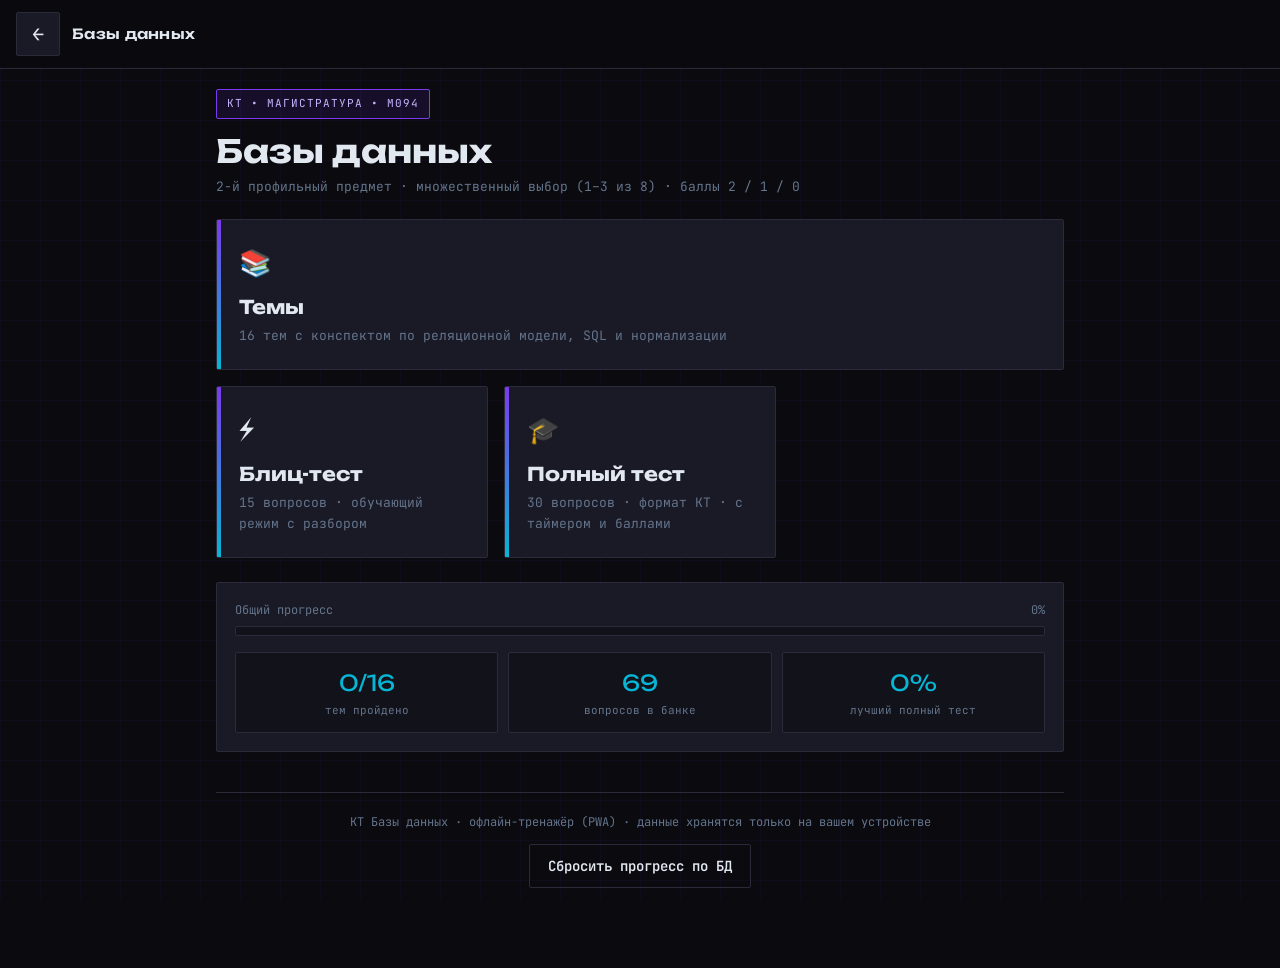
==== databases.html @ 94819cef "Добавлен раздел «Базы данных» (16 тем, блиц и полный тест) Новый предмет db с той же архитектурой, ч" ====
<!DOCTYPE html>
<html lang="ru">
<head>
  <meta charset="UTF-8" />
  <meta name="viewport" content="width=device-width, initial-scale=1, viewport-fit=cover" />
  <title>КТ • Базы данных</title>
  <meta name="description" content="Подготовка к КТ в магистратуру РК, М094 — Базы данных." />

  <link rel="manifest" href="manifest.json" />
  <meta name="theme-color" content="#7c3aed" />
  <link rel="apple-touch-icon" href="icons/apple-touch-icon.png" />
  <meta name="apple-mobile-web-app-capable" content="yes" />
  <meta name="apple-mobile-web-app-status-bar-style" content="black-translucent" />

  <link rel="preconnect" href="https://fonts.googleapis.com" />
  <link rel="preconnect" href="https://fonts.gstatic.com" crossorigin />
  <link href="https://fonts.googleapis.com/css2?family=JetBrains+Mono:wght@400;600;700&family=Unbounded:wght@600;700&display=swap" rel="stylesheet" />
  <link rel="stylesheet" href="css/styles.css" />
</head>
<body>
  <div class="topbar">
    <a class="back" href="index.html" aria-label="На главную">←</a>
    <div class="title">Базы данных</div>
  </div>

  <main class="container">
    <header>
      <span class="badge">КТ • Магистратура • М094</span>
      <h1 style="margin-top:12px">Базы данных</h1>
      <p class="subtitle">2-й профильный предмет · множественный выбор (1–3 из 8) · баллы 2 / 1 / 0</p>
    </header>

    <nav class="menu-grid">
      <a class="menu-card full" href="topics.html?subject=db">
        <span class="mc-icon">📚</span>
        <div class="mc-title">Темы</div>
        <div class="mc-desc">16 тем с конспектом по реляционной модели, SQL и нормализации</div>
      </a>
      <a class="menu-card" href="quiz.html?mode=blitz&count=15&subject=db">
        <span class="mc-icon">⚡</span>
        <div class="mc-title">Блиц-тест</div>
        <div class="mc-desc">15 вопросов · обучающий режим с разбором</div>
      </a>
      <a class="menu-card" href="quiz.html?mode=full&count=30&subject=db">
        <span class="mc-icon">🎓</span>
        <div class="mc-title">Полный тест</div>
        <div class="mc-desc">30 вопросов · формат КТ · с таймером и баллами</div>
      </a>
    </nav>

    <section class="card" style="margin-top:24px">
      <div class="progress-label"><span>Общий прогресс</span><span id="overall-pct">—</span></div>
      <div class="progress"><span id="overall-bar" style="width:0%"></span></div>
      <div class="stats">
        <div class="stat"><div class="num" id="stat-topics">—</div><div class="lbl">тем пройдено</div></div>
        <div class="stat"><div class="num" id="stat-questions">—</div><div class="lbl">вопросов в банке</div></div>
        <div class="stat"><div class="num" id="stat-best">—</div><div class="lbl">лучший полный тест</div></div>
      </div>
    </section>

    <footer class="footer">
      <div>КТ Базы данных · офлайн-тренажёр (PWA) · данные хранятся только на вашем устройстве</div>
      <button class="btn btn-ghost" type="button" id="reset-btn">Сбросить прогресс по БД</button>
    </footer>
  </main>

  <script type="module">
    import { loadTopicsWithCounts, loadQuestions } from './js/data-loader.js';
    import { computeOverallPercent, countCompletedTopics, getFullTestBest, resetAllProgress } from './js/progress.js';
    import './js/app.js'; // регистрирует service worker

    const SUBJECT = 'db';

    async function render() {
      try {
        const [topics, questions] = await Promise.all([loadTopicsWithCounts(SUBJECT), loadQuestions(SUBJECT)]);
        const overall = computeOverallPercent(topics, SUBJECT);
        document.getElementById('overall-pct').textContent = overall + '%';
        document.getElementById('overall-bar').style.width = overall + '%';
        document.getElementById('stat-topics').textContent = countCompletedTopics(topics, SUBJECT) + '/' + topics.length;
        document.getElementById('stat-questions').textContent = questions.filter(q => (q.correct_answers || []).length).length;
        document.getElementById('stat-best').textContent = Math.round(getFullTestBest(SUBJECT) * 100) + '%';
      } catch (e) {
        document.getElementById('overall-pct').textContent = 'ошибка';
        console.error(e);
      }
    }

    document.getElementById('reset-btn').addEventListener('click', () => {
      if (confirm('Сбросить прогресс по разделу «Базы данных»?')) {
        resetAllProgress(SUBJECT);
        render();
      }
    });

    render();
  </script>
</body>
</html>
---- css/styles.css ----
/* ============================================================
   КТ • Алгоритмы и структуры данных — дизайн-система
   Тёмная «техно»-тема. Только статика, без зависимостей.
   ============================================================ */

:root {
  --bg: #0a0a0f;
  --surface: #12121a;
  --card: #1a1a26;
  --border: #2a2a3a;
  --accent: #7c3aed;
  --accent2: #06b6d4;
  --green: #10b981;
  --red: #ef4444;
  --yellow: #f59e0b;
  --text: #e2e8f0;
  --muted: #64748b;

  --radius: 2px;
  --gap: 16px;
  --maxw: 880px;
  --tap: 44px; /* минимальный тач-таргет */

  --font-body: 'JetBrains Mono', ui-monospace, 'Cascadia Code', Consolas, monospace;
  --font-head: 'Unbounded', var(--font-body);
}

* { box-sizing: border-box; }

html { -webkit-text-size-adjust: 100%; }

body {
  margin: 0;
  background: var(--bg);
  color: var(--text);
  font-family: var(--font-body);
  font-size: 15px;
  line-height: 1.6;
  min-height: 100vh;
  -webkit-font-smoothing: antialiased;
  overflow-x: hidden;
}

/* Анимированная сетка на фоне */
body::before {
  content: "";
  position: fixed;
  inset: 0;
  z-index: -1;
  background-image:
    linear-gradient(rgba(124, 58, 237, 0.06) 1px, transparent 1px),
    linear-gradient(90deg, rgba(124, 58, 237, 0.06) 1px, transparent 1px);
  background-size: 40px 40px;
  animation: gridmove 24s linear infinite;
  pointer-events: none;
}
@keyframes gridmove {
  from { background-position: 0 0, 0 0; }
  to   { background-position: 40px 40px, 40px 40px; }
}
@media (prefers-reduced-motion: reduce) {
  body::before { animation: none; }
}

/* ---------- Layout ---------- */
.container {
  max-width: var(--maxw);
  margin: 0 auto;
  padding: 20px 16px 80px;
}

.topbar {
  position: sticky;
  top: 0;
  z-index: 30;
  display: flex;
  align-items: center;
  gap: 12px;
  padding: 12px 16px;
  background: rgba(10, 10, 15, 0.82);
  backdrop-filter: blur(10px);
  -webkit-backdrop-filter: blur(10px);
  border-bottom: 1px solid var(--border);
}
.topbar .back {
  display: inline-flex;
  align-items: center;
  justify-content: center;
  min-width: var(--tap);
  min-height: var(--tap);
  color: var(--text);
  text-decoration: none;
  font-size: 20px;
  border: 1px solid var(--border);
  border-radius: var(--radius);
  background: var(--card);
}
.topbar .title {
  font-family: var(--font-head);
  font-size: 14px;
  font-weight: 600;
  letter-spacing: 0.3px;
  overflow: hidden;
  text-overflow: ellipsis;
  white-space: nowrap;
}

/* ---------- Typography ---------- */
h1, h2, h3 { font-family: var(--font-head); line-height: 1.25; font-weight: 700; }
h1 { font-size: clamp(22px, 5vw, 32px); margin: 0 0 6px; }
h2 { font-size: clamp(18px, 4vw, 22px); margin: 22px 0 10px; }
h3 { font-size: 16px; margin: 16px 0 8px; color: var(--accent2); }
a { color: var(--accent2); }
.muted { color: var(--muted); }
.center { text-align: center; }

.badge {
  display: inline-block;
  font-size: 11px;
  letter-spacing: 1px;
  text-transform: uppercase;
  padding: 5px 10px;
  border: 1px solid var(--accent);
  border-radius: var(--radius);
  color: #c4b5fd;
  background: rgba(124, 58, 237, 0.12);
}

.subtitle { color: var(--muted); margin: 4px 0 0; font-size: 13px; }

/* ---------- Cards ---------- */
.card {
  background: var(--card);
  border: 1px solid var(--border);
  border-radius: var(--radius);
  padding: 18px;
  margin-bottom: var(--gap);
  transition: border-color .2s ease, transform .2s ease, box-shadow .2s ease;
}
.card:hover { border-color: var(--accent); }

/* Большие кнопки-карточки главного меню */
/* ---------- Переключатель языка теста ---------- */
.lang-switch {
  display: flex;
  align-items: center;
  justify-content: space-between;
  gap: 12px;
  flex-wrap: wrap;
  margin-top: 22px;
  padding: 12px 16px;
  background: var(--card);
  border: 1px solid var(--border);
  border-radius: var(--radius);
}
.lang-switch-label { color: var(--muted); font-size: 13px; }
.seg { display: inline-flex; border: 1px solid var(--border); border-radius: var(--radius); overflow: hidden; }
.seg-btn {
  min-height: var(--tap);
  padding: 8px 18px;
  font-family: var(--font-body);
  font-size: 14px;
  font-weight: 600;
  color: var(--muted);
  background: transparent;
  border: none;
  cursor: pointer;
  transition: background .15s, color .15s;
}
.seg-btn + .seg-btn { border-left: 1px solid var(--border); }
.seg-btn.active {
  color: #fff;
  background: linear-gradient(135deg, var(--accent), var(--accent2));
}

.menu-grid { display: grid; gap: var(--gap); margin-top: 22px; }
.menu-card {
  display: block;
  text-decoration: none;
  color: var(--text);
  background: var(--card);
  border: 1px solid var(--border);
  border-radius: var(--radius);
  padding: 22px;
  min-height: var(--tap);
  position: relative;
  overflow: hidden;
  transition: border-color .2s, transform .15s, box-shadow .2s;
}
.menu-card::after {
  content: "";
  position: absolute;
  left: 0; top: 0; bottom: 0;
  width: 4px;
  background: linear-gradient(180deg, var(--accent), var(--accent2));
}
.menu-card:hover { border-color: var(--accent); transform: translateY(-2px); box-shadow: 0 8px 30px rgba(124,58,237,.18); }
.menu-card:active { transform: translateY(0); }
.menu-card .mc-title { font-family: var(--font-head); font-size: 19px; font-weight: 700; margin-bottom: 4px; }
.menu-card .mc-desc { color: var(--muted); font-size: 13px; }
.menu-card .mc-icon { font-size: 26px; margin-bottom: 8px; display: block; }

/* ---------- Buttons ---------- */
.btn {
  display: inline-flex;
  align-items: center;
  justify-content: center;
  gap: 8px;
  min-height: var(--tap);
  padding: 12px 18px;
  font-family: var(--font-body);
  font-size: 14px;
  font-weight: 600;
  color: var(--text);
  background: var(--surface);
  border: 1px solid var(--border);
  border-radius: var(--radius);
  cursor: pointer;
  text-decoration: none;
  transition: border-color .2s, background .2s, transform .1s;
  -webkit-tap-highlight-color: transparent;
}
.btn:hover { border-color: var(--accent); }
.btn:active { transform: scale(.98); }
.btn:disabled { opacity: .4; cursor: not-allowed; }
.btn-primary {
  background: linear-gradient(135deg, var(--accent), var(--accent2));
  border: none;
  color: #fff;
}
.btn-primary:hover { filter: brightness(1.08); }
.btn-ghost { background: transparent; }
.btn-block { width: 100%; }
.btn-row { display: flex; gap: 12px; flex-wrap: wrap; }

/* ---------- Progress bar ---------- */
.progress {
  height: 10px;
  background: var(--surface);
  border: 1px solid var(--border);
  border-radius: var(--radius);
  overflow: hidden;
}
.progress > span {
  display: block;
  height: 100%;
  width: 0;
  background: linear-gradient(90deg, var(--accent), var(--accent2));
  transition: width .4s ease;
}
.progress-label {
  display: flex;
  justify-content: space-between;
  font-size: 12px;
  color: var(--muted);
  margin-bottom: 6px;
}

/* ---------- Stats grid ---------- */
.stats { display: grid; grid-template-columns: repeat(3, 1fr); gap: 10px; margin-top: 16px; }
.stat {
  background: var(--surface);
  border: 1px solid var(--border);
  border-radius: var(--radius);
  padding: 12px;
  text-align: center;
}
.stat .num { font-family: var(--font-head); font-size: 22px; color: var(--accent2); }
.stat .lbl { font-size: 11px; color: var(--muted); margin-top: 2px; }

/* ---------- Topic list ---------- */
.topic-card { display: block; text-decoration: none; color: var(--text); }
.topic-card .row { display: flex; align-items: baseline; gap: 10px; }
.topic-card .tnum {
  font-family: var(--font-head);
  font-size: 13px;
  color: var(--accent);
  border: 1px solid var(--border);
  border-radius: var(--radius);
  padding: 2px 8px;
  flex: 0 0 auto;
}
.topic-card .ttitle { font-weight: 600; font-size: 15px; }
.topic-card .meta { font-size: 12px; color: var(--muted); margin-top: 8px; display: flex; gap: 14px; flex-wrap: wrap; }

/* ---------- Markdown content ---------- */
.md { font-size: 14.5px; }
.md p { margin: 10px 0; }
.md ul, .md ol { padding-left: 22px; margin: 10px 0; }
.md li { margin: 4px 0; }
.md strong { color: #fff; }
.md code {
  font-family: var(--font-body);
  background: var(--bg);
  border: 1px solid var(--border);
  border-radius: var(--radius);
  padding: 1px 5px;
  font-size: 13px;
  color: var(--accent2);
}
.md pre {
  background: var(--bg);
  border: 1px solid var(--border);
  border-left: 3px solid var(--accent);
  border-radius: var(--radius);
  padding: 12px 14px;
  overflow-x: auto;
  margin: 12px 0;
  -webkit-overflow-scrolling: touch;
}
.md pre code { background: none; border: none; padding: 0; color: var(--text); white-space: pre; }
.md table { border-collapse: collapse; width: 100%; margin: 12px 0; font-size: 13px; display: block; overflow-x: auto; }
.md th, .md td { border: 1px solid var(--border); padding: 6px 10px; text-align: left; }
.md th { background: var(--surface); color: var(--accent2); }
.md h3 { color: var(--accent2); }

/* ---------- Block (topic page) ---------- */
.block {
  background: var(--card);
  border: 1px solid var(--border);
  border-radius: var(--radius);
  padding: 18px;
  margin-bottom: var(--gap);
}
.block-head { display: flex; align-items: center; gap: 10px; justify-content: space-between; }
.block-head h2 { margin: 0; font-size: 17px; }
.read-flag {
  font-size: 11px;
  color: var(--green);
  border: 1px solid var(--green);
  border-radius: var(--radius);
  padding: 2px 8px;
  white-space: nowrap;
  opacity: 0;
  transition: opacity .3s;
}
.block.read .read-flag { opacity: 1; }
.block-actions { display: flex; gap: 10px; flex-wrap: wrap; margin-top: 14px; }

.notice {
  background: rgba(245, 158, 11, 0.1);
  border: 1px solid var(--yellow);
  border-radius: var(--radius);
  padding: 12px 14px;
  font-size: 13px;
  color: #fcd34d;
  margin-bottom: var(--gap);
}

.sticky-cta {
  position: sticky;
  top: 64px;
  z-index: 20;
  background: rgba(10, 10, 15, 0.9);
  backdrop-filter: blur(8px);
  -webkit-backdrop-filter: blur(8px);
  padding: 12px 0;
  margin-bottom: 8px;
}

/* ---------- Quiz ---------- */
.quiz-head {
  display: flex;
  align-items: center;
  justify-content: space-between;
  gap: 12px;
  margin-bottom: 12px;
}
.timer { font-family: var(--font-head); font-size: 16px; color: var(--accent2); }
.timer.warn { color: var(--yellow); }
.timer.danger { color: var(--red); animation: pulse 1s infinite; }
@keyframes pulse { 50% { opacity: .5; } }

.q-text { font-size: 16px; line-height: 1.5; margin: 12px 0 16px; }
.q-fig-note {
  font-size: 12px;
  color: var(--yellow);
  border: 1px dashed var(--yellow);
  border-radius: var(--radius);
  padding: 6px 10px;
  margin-bottom: 12px;
}

.options { display: grid; gap: 10px; }
.option {
  display: flex;
  align-items: center;
  gap: 12px;
  width: 100%;
  text-align: left;
  min-height: var(--tap);
  padding: 12px 14px;
  background: var(--surface);
  border: 1px solid var(--border);
  border-radius: var(--radius);
  color: var(--text);
  font-family: var(--font-body);
  font-size: 14px;
  cursor: pointer;
  transition: border-color .15s, background .15s;
  -webkit-tap-highlight-color: transparent;
}
.option:hover { border-color: var(--accent); }
.option .letter {
  flex: 0 0 auto;
  width: 28px; height: 28px;
  display: inline-flex; align-items: center; justify-content: center;
  border: 1px solid var(--border);
  border-radius: var(--radius);
  font-weight: 700;
  color: var(--accent);
}
.option .otext { flex: 1; }
.option.selected { border-color: var(--accent); background: rgba(124, 58, 237, 0.14); }
.option.selected .letter { background: var(--accent); color: #fff; border-color: var(--accent); }
.option.correct { border-color: var(--green); background: rgba(16, 185, 129, 0.14); }
.option.correct .letter { background: var(--green); color: #04231a; border-color: var(--green); }
.option.wrong { border-color: var(--red); background: rgba(239, 68, 68, 0.14); }
.option.wrong .letter { background: var(--red); color: #2a0606; border-color: var(--red); }
.option:disabled { cursor: default; }

.explain {
  margin-top: 14px;
  padding: 14px;
  background: var(--surface);
  border: 1px solid var(--border);
  border-left: 3px solid var(--accent2);
  border-radius: var(--radius);
  font-size: 13.5px;
}
.explain .lbl { color: var(--accent2); font-weight: 700; display: block; margin-bottom: 6px; font-size: 12px; text-transform: uppercase; letter-spacing: 1px; }
.code-block {
  font-family: var(--font-body);
  background: var(--bg);
  border: 1px solid var(--border);
  border-left: 3px solid var(--accent);
  border-radius: var(--radius);
  padding: 12px 14px;
  overflow-x: auto;
  white-space: pre;
  font-size: 13px;
  margin: 10px 0;
  -webkit-overflow-scrolling: touch;
}

.quiz-nav { display: flex; justify-content: space-between; gap: 12px; margin-top: 20px; }

/* ---------- Result screen ---------- */
.result-score {
  font-family: var(--font-head);
  font-size: 52px;
  text-align: center;
  background: linear-gradient(135deg, var(--accent), var(--accent2));
  -webkit-background-clip: text;
  background-clip: text;
  -webkit-text-fill-color: transparent;
  margin: 8px 0;
}
.result-sub { text-align: center; color: var(--muted); margin-bottom: 18px; }
.review-item {
  border: 1px solid var(--border);
  border-radius: var(--radius);
  padding: 14px;
  margin-bottom: 12px;
  background: var(--card);
}
.review-item.ok { border-left: 3px solid var(--green); }
.review-item.no { border-left: 3px solid var(--red); }
.review-item.partial { border-left: 3px solid var(--yellow); }
.review-item .ri-q { font-weight: 600; margin-bottom: 8px; }
.review-item .ri-tag { font-size: 11px; padding: 2px 7px; border-radius: var(--radius); margin-left: 6px; white-space: nowrap; }
.ri-tag.ok { color: var(--green); border: 1px solid var(--green); }
.ri-tag.no { color: var(--red); border: 1px solid var(--red); }
.ri-tag.partial { color: var(--yellow); border: 1px solid var(--yellow); }
.ri-ans { font-size: 13px; margin: 3px 0; }

/* подсказка для вопросов с множественным выбором (БД) */
.q-multi-hint {
  font-size: 12px;
  color: var(--accent2);
  border: 1px dashed var(--accent2);
  border-radius: var(--radius);
  padding: 6px 10px;
  margin-bottom: 12px;
}

/* карточка перехода в другой раздел (предмет) */
.subject-link { margin-top: 18px; }
.subject-link .mc-title { color: #c4b5fd; }

/* ---------- Footer / settings ---------- */
.footer { margin-top: 40px; padding-top: 20px; border-top: 1px solid var(--border); text-align: center; font-size: 12px; color: var(--muted); }
.footer .btn { margin-top: 12px; }

.loading, .error-box { text-align: center; padding: 40px 16px; color: var(--muted); }
.error-box { color: var(--red); }
.spinner {
  width: 34px; height: 34px; margin: 0 auto 14px;
  border: 3px solid var(--border);
  border-top-color: var(--accent);
  border-radius: 50%;
  animation: spin .8s linear infinite;
}
@keyframes spin { to { transform: rotate(360deg); } }

/* iOS standalone safe areas */
@supports (padding: max(0px)) {
  .topbar { padding-top: max(12px, env(safe-area-inset-top)); }
  .container { padding-bottom: max(80px, env(safe-area-inset-bottom)); }
}

@media (min-width: 620px) {
  .menu-grid { grid-template-columns: repeat(3, 1fr); }
  .menu-card.full { grid-column: 1 / -1; }
}
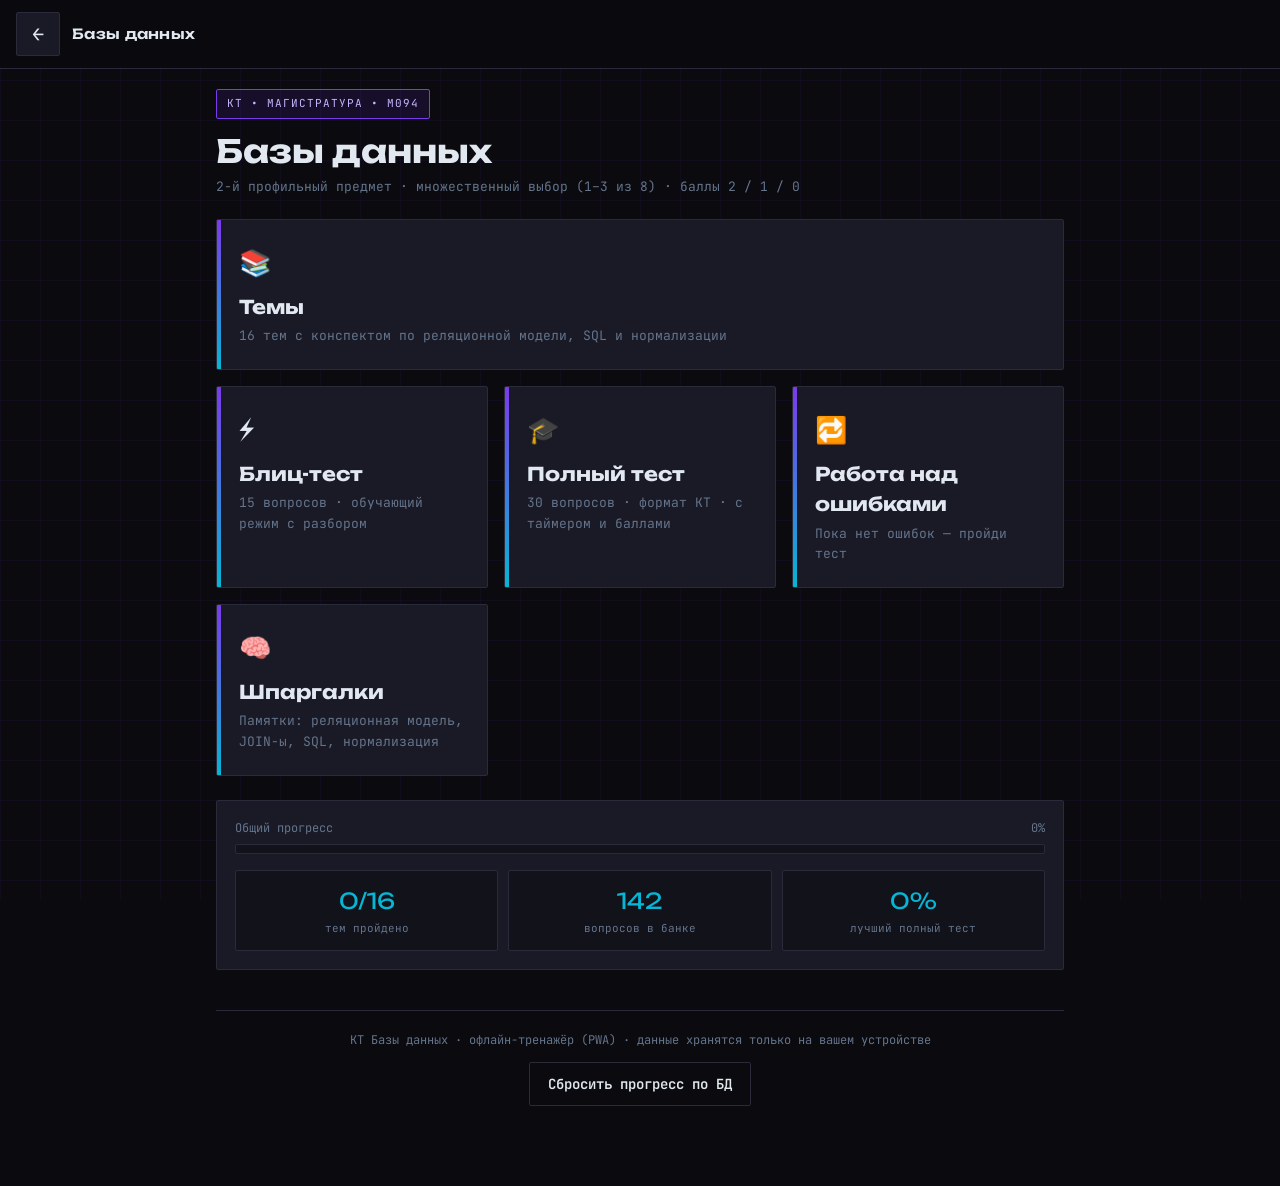
==== commit 426daf58: "Фичи подготовки: шпаргалки, работа над ошибками, перемешивание, горячие клавиши, история + CLAUDE.md" ====
--- a/databases.html
+++ b/databases.html
@@ -46,6 +46,16 @@
         <div class="mc-title">Полный тест</div>
         <div class="mc-desc">30 вопросов · формат КТ · с таймером и баллами</div>
       </a>
+      <a class="menu-card" href="quiz.html?mode=mistakes&count=20&subject=db">
+        <span class="mc-icon">🔁</span>
+        <div class="mc-title">Работа над ошибками</div>
+        <div class="mc-desc" id="mistakes-desc">Повтор вопросов, в которых ты ошибался</div>
+      </a>
+      <a class="menu-card" href="cheatsheets.html?subject=db">
+        <span class="mc-icon">🧠</span>
+        <div class="mc-title">Шпаргалки</div>
+        <div class="mc-desc">Памятки: реляционная модель, JOIN-ы, SQL, нормализация</div>
+      </a>
     </nav>
 
     <section class="card" style="margin-top:24px">
@@ -58,6 +68,11 @@
       </div>
     </section>
 
+    <section class="card" id="history-card" style="margin-top:16px; display:none">
+      <div class="progress-label"><span>📊 Последние результаты</span><span id="hist-last">—</span></div>
+      <div class="hist-chart" id="hist-chart"></div>
+    </section>
+
     <footer class="footer">
       <div>КТ Базы данных · офлайн-тренажёр (PWA) · данные хранятся только на вашем устройстве</div>
       <button class="btn btn-ghost" type="button" id="reset-btn">Сбросить прогресс по БД</button>
@@ -66,8 +81,8 @@
 
   <script type="module">
     import { loadTopicsWithCounts, loadQuestions } from './js/data-loader.js';
-    import { computeOverallPercent, countCompletedTopics, getFullTestBest, resetAllProgress } from './js/progress.js';
-    import './js/app.js'; // регистрирует service worker
+    import { computeOverallPercent, countCompletedTopics, getFullTestBest, resetAllProgress, getHistory, getMistakes } from './js/progress.js';
+    import { renderHistoryChart } from './js/app.js'; // + регистрирует service worker
 
     const SUBJECT = 'db';
 
@@ -80,6 +95,15 @@
         document.getElementById('stat-topics').textContent = countCompletedTopics(topics, SUBJECT) + '/' + topics.length;
         document.getElementById('stat-questions').textContent = questions.filter(q => (q.correct_answers || []).length).length;
         document.getElementById('stat-best').textContent = Math.round(getFullTestBest(SUBJECT) * 100) + '%';
+
+        renderHistoryChart(getHistory(SUBJECT), {
+          card: document.getElementById('history-card'),
+          chart: document.getElementById('hist-chart'),
+          last: document.getElementById('hist-last'),
+        });
+        const mc = getMistakes(SUBJECT).length;
+        document.getElementById('mistakes-desc').textContent =
+          mc ? `${mc} вопрос${mc % 10 === 1 && mc % 100 !== 11 ? '' : 'ов'} на повтор` : 'Пока нет ошибок — пройди тест';
       } catch (e) {
         document.getElementById('overall-pct').textContent = 'ошибка';
         console.error(e);
--- a/css/styles.css
+++ b/css/styles.css
@@ -372,6 +372,18 @@
 @keyframes pulse { 50% { opacity: .5; } }
 
 .q-text { font-size: 16px; line-height: 1.5; margin: 12px 0 16px; }
+.q-figure {
+  margin: 14px 0;
+  text-align: center;
+}
+.q-figure img {
+  max-width: 100%;
+  height: auto;
+  border: 1px solid var(--border);
+  border-radius: var(--radius);
+  background: #fff;
+  padding: 8px;
+}
 .q-fig-note {
   font-size: 12px;
   color: var(--yellow);
@@ -380,6 +392,13 @@
   padding: 6px 10px;
   margin-bottom: 12px;
 }
+.q-figure figcaption {
+  font-size: 12.5px;
+  color: var(--muted);
+  margin-top: 6px;
+  line-height: 1.45;
+}
+.block-figure { margin: 16px 0; }
 
 .options { display: grid; gap: 10px; }
 .option {
@@ -430,20 +449,122 @@
 }
 .explain .lbl { color: var(--accent2); font-weight: 700; display: block; margin-bottom: 6px; font-size: 12px; text-transform: uppercase; letter-spacing: 1px; }
 .code-block {
-  font-family: var(--font-body);
+  font-family: ui-monospace, "SF Mono", "Cascadia Code", "JetBrains Mono", Consolas, "Liberation Mono", monospace;
   background: var(--bg);
   border: 1px solid var(--border);
   border-left: 3px solid var(--accent);
   border-radius: var(--radius);
   padding: 12px 14px;
   overflow-x: auto;
-  white-space: pre;
+  white-space: pre-wrap;
+  word-break: break-word;
+  line-height: 1.55;
   font-size: 13px;
   margin: 10px 0;
   -webkit-overflow-scrolling: touch;
 }
 
+/* таблица внутри текста вопроса */
+.q-table-wrap { overflow-x: auto; margin: 12px 0; -webkit-overflow-scrolling: touch; }
+.q-table {
+  border-collapse: collapse;
+  width: 100%;
+  font-size: 13.5px;
+}
+.q-table th, .q-table td {
+  border: 1px solid var(--border);
+  padding: 6px 10px;
+  text-align: left;
+  white-space: nowrap;
+}
+.q-table thead th {
+  background: var(--bg);
+  color: var(--accent2);
+  font-weight: 700;
+}
+
+/* навигатор по вопросам (переход на любой вопрос по номеру) */
+.qnav-grid { display: flex; flex-wrap: wrap; gap: 6px; margin: 14px 0 4px; }
+.qnav-cell {
+  min-width: 34px;
+  height: 34px;
+  padding: 0 6px;
+  border-radius: 8px;
+  border: 1px solid var(--border);
+  background: var(--card);
+  color: var(--muted);
+  font-size: 13px;
+  font-family: var(--font-body);
+  cursor: pointer;
+  transition: border-color .15s, color .15s, background .15s;
+}
+.qnav-cell:hover { border-color: var(--accent2); color: var(--text); }
+.qnav-cell.answered { color: var(--text); border-color: var(--accent2); background: rgba(6, 182, 212, 0.10); }
+.qnav-cell.current {
+  border-color: var(--accent);
+  color: var(--accent);
+  font-weight: 700;
+  box-shadow: 0 0 0 2px rgba(124, 58, 237, 0.30);
+}
+
 .quiz-nav { display: flex; justify-content: space-between; gap: 12px; margin-top: 20px; }
+
+/* подсказка по горячим клавишам */
+.kbd-hint { margin-top: 12px; font-size: 12px; text-align: center; }
+kbd {
+  font-family: var(--font-body);
+  font-size: 11px;
+  border: 1px solid var(--border);
+  border-bottom-width: 2px;
+  border-radius: 5px;
+  padding: 1px 5px;
+  background: var(--bg);
+  color: var(--text);
+}
+
+/* блок «повторить темы с ошибками» на экране результата */
+.review-topics { margin-top: 16px; }
+.topic-err-list { display: flex; flex-direction: column; gap: 6px; }
+.topic-err {
+  display: flex; align-items: center; justify-content: space-between; gap: 10px;
+  padding: 9px 12px; border: 1px solid var(--border); border-left: 3px solid var(--yellow);
+  border-radius: var(--radius); color: var(--text); text-decoration: none;
+}
+.topic-err:hover { border-color: var(--accent); }
+.topic-err .te-count { color: var(--yellow); font-size: 12px; white-space: nowrap; }
+
+/* мини-график истории результатов */
+.hist-chart {
+  display: flex; align-items: flex-end; gap: 5px;
+  height: 90px; margin-top: 10px;
+}
+.hist-bar {
+  flex: 1; min-width: 6px; border-radius: 4px 4px 0 0;
+  background: var(--muted); position: relative; display: flex; justify-content: center;
+  align-items: flex-start; transition: filter .15s;
+}
+.hist-bar span { font-size: 9px; color: var(--text); margin-top: -13px; opacity: .65; }
+.hist-bar.good { background: linear-gradient(180deg, var(--green), color-mix(in srgb, var(--green) 55%, transparent)); }
+.hist-bar.mid  { background: linear-gradient(180deg, var(--yellow), color-mix(in srgb, var(--yellow) 55%, transparent)); }
+.hist-bar.low  { background: linear-gradient(180deg, var(--red), color-mix(in srgb, var(--red) 55%, transparent)); }
+.hist-bar:hover { filter: brightness(1.15); }
+
+/* карточки-шпаргалки (cheatsheets.html) */
+.cheat-card {
+  border: 1px solid var(--border); border-radius: var(--radius);
+  background: var(--card); margin-bottom: 10px; overflow: hidden;
+}
+.cheat-card > summary {
+  cursor: pointer; list-style: none; padding: 14px 16px;
+  font-family: var(--font-head); font-size: 15px; font-weight: 600;
+  display: flex; align-items: center; gap: 10px;
+}
+.cheat-card > summary::-webkit-details-marker { display: none; }
+.cheat-card > summary::after { content: '▾'; margin-left: auto; color: var(--muted); transition: transform .15s; }
+.cheat-card[open] > summary::after { transform: rotate(180deg); }
+.cheat-card[open] > summary { border-bottom: 1px solid var(--border); }
+.cheat-card .cs-emoji { font-size: 18px; }
+.cheat-card .md { padding: 4px 16px 16px; }
 
 /* ---------- Result screen ---------- */
 .result-score {
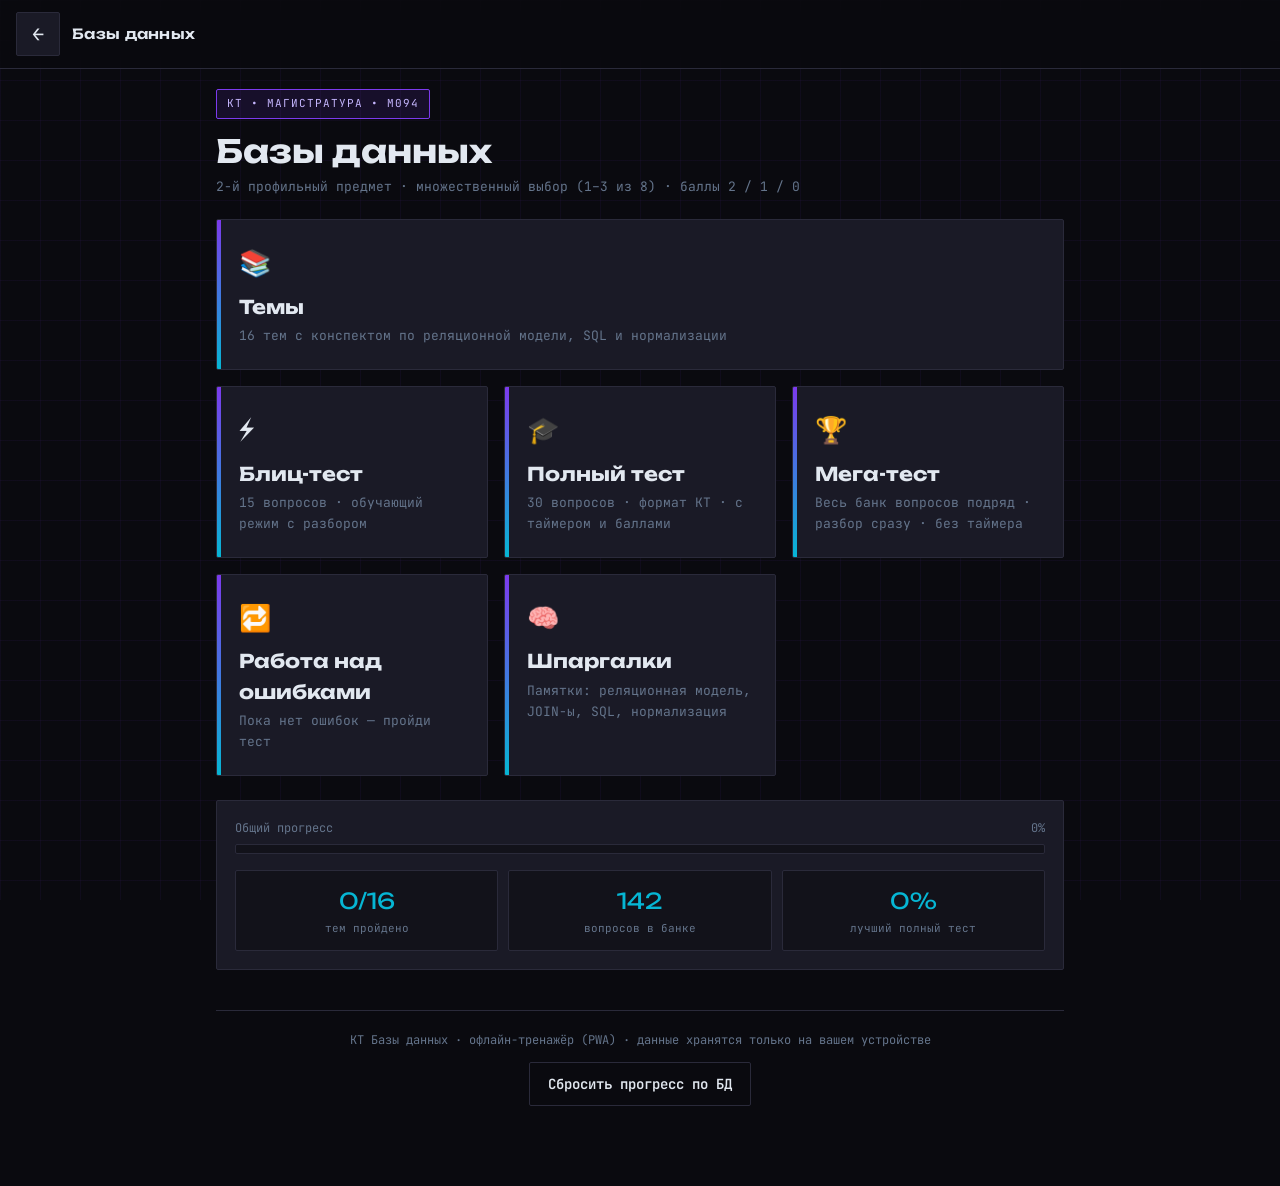
==== commit 93083042: "Мега-тест, анти-повтор в рандомайзере, шпаргалка O-нотации и правки банка Функции: - Новый режим «Ме" ====
--- a/databases.html
+++ b/databases.html
@@ -45,6 +45,11 @@
         <span class="mc-icon">🎓</span>
         <div class="mc-title">Полный тест</div>
         <div class="mc-desc">30 вопросов · формат КТ · с таймером и баллами</div>
+      </a>
+      <a class="menu-card" href="quiz.html?mode=mega&subject=db">
+        <span class="mc-icon">🏆</span>
+        <div class="mc-title">Мега-тест</div>
+        <div class="mc-desc">Весь банк вопросов подряд · разбор сразу · без таймера</div>
       </a>
       <a class="menu-card" href="quiz.html?mode=mistakes&count=20&subject=db">
         <span class="mc-icon">🔁</span>
